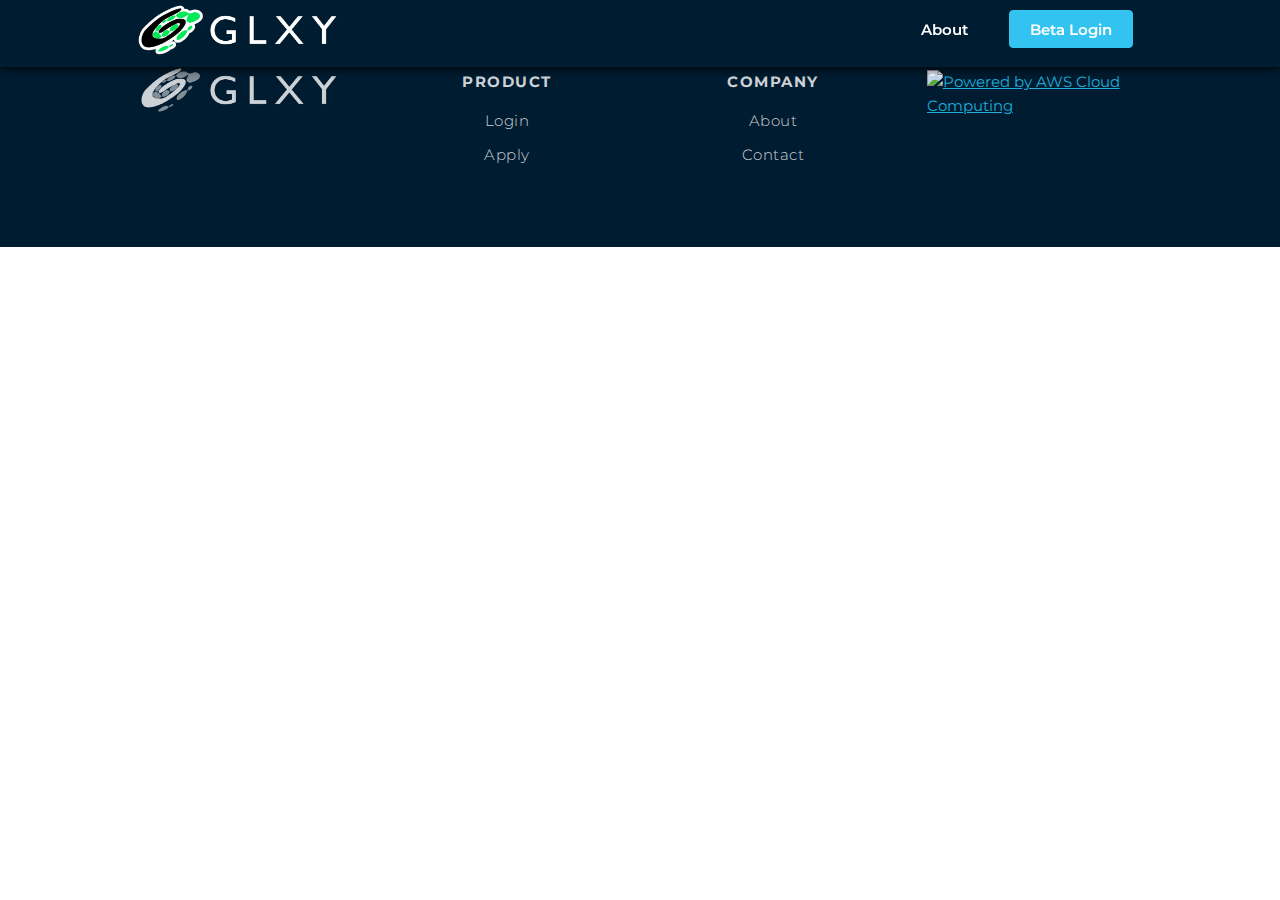
==== about.html @ 366d9329 "added about.html, changed nav/footer links" ====
<!DOCTYPE html>
<html lang="en">

<head>
  <!-- import jQuery via google's Hosted Libraries CDN
  –––––––––––––––––––––––––––––––––––––––––––––––––– -->
  <script src="https://ajax.googleapis.com/ajax/libs/jquery/3.3.1/jquery.min.js"></script>
  <!-- loads reusable HTML components from ./reusable-components/ -->
  <script>
    $(function(){
      $('#head-contents').load('reusable-components/head-contents.html');
      $('#navbar').load('reusable-components/navbar.html');
      $('#footer').load('reusable-components/footer.html');
    });
  </script>

  <!-- remaining head contents - loaded using jQuery
  –––––––––––––––––––––––––––––––––––––––––––––––––– -->
  <div id="head-contents">
    <!-- loaded by jQuery in head -->
  </div>
</head>

<body>
    <!-- Sticky Navbar - loaded using jQuery
    –––––––––––––––––––––––––––––––––––––––––––––––––– -->
    <div id="navbar">
      <!-- loaded by jQuery in head -->
    </div>






    <div id="footer" class="footer">
        <!-- loaded by jQuery in head -->
      </div>

</body>
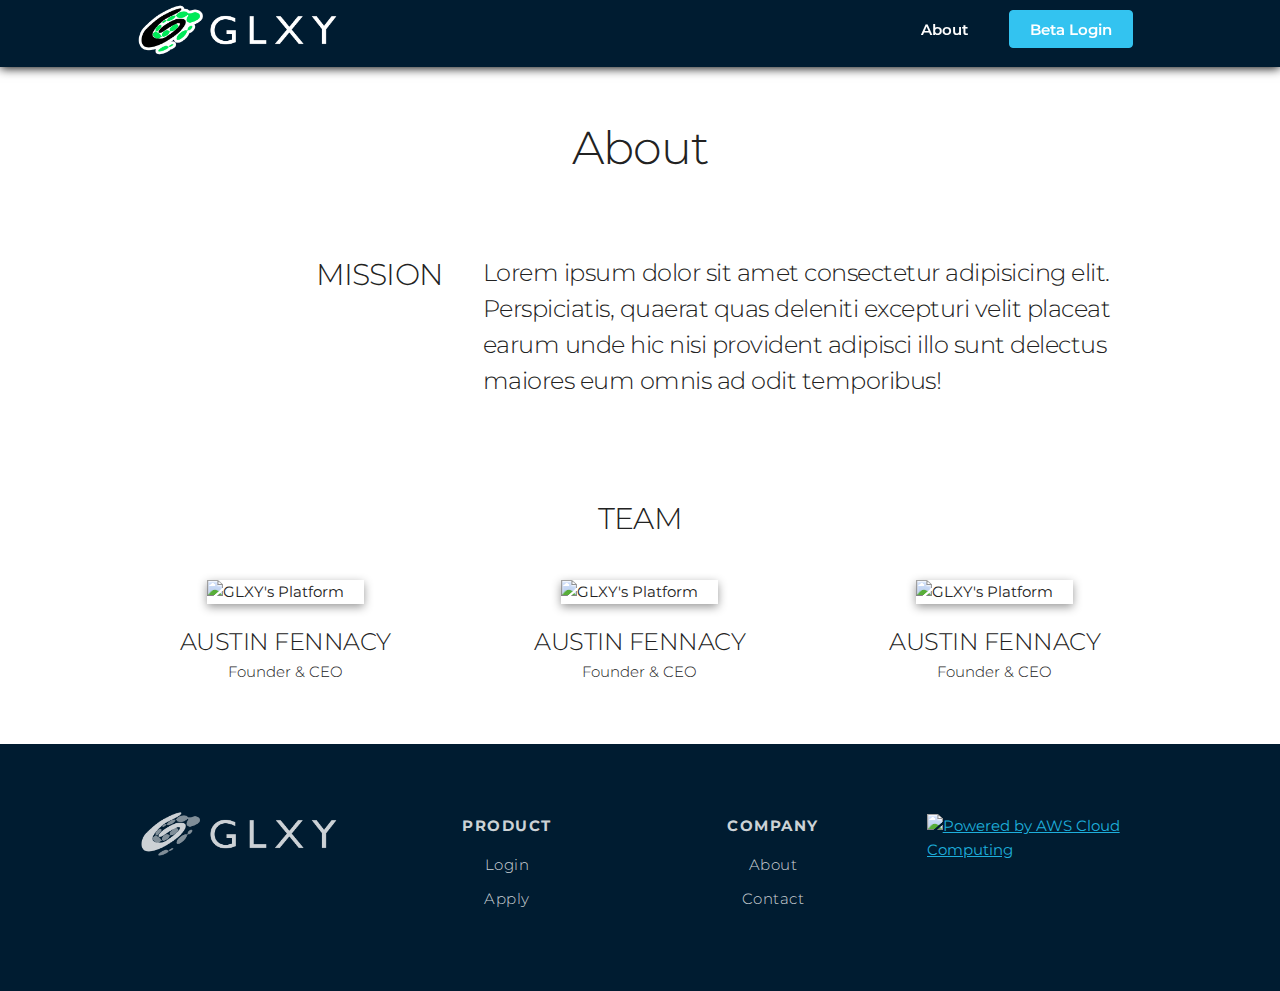
==== commit 689bcba1: "added application form, contact email" ====
--- a/about.html
+++ b/about.html
@@ -28,11 +28,49 @@
       <!-- loaded by jQuery in head -->
     </div>
 
+    <div class="about-header">
+        <h1>About</h1>
+    </div>
 
+    <div class="container row about-div">
+        <div class="four columns">
+            <h4 class="about-label mission">Mission</h4>
+        </div>
+        <div class="eight columns">
+            <h5>
+                Lorem ipsum dolor sit amet consectetur adipisicing elit. Perspiciatis, quaerat quas deleniti excepturi velit placeat earum unde hic nisi provident adipisci illo sunt delectus maiores eum omnis ad odit temporibus!
+            </h5>
+        </div>
 
+    </div>
 
+    <div class="container about-div">
+        <div>
+            <h4 class="about-label team">
+                Team
+            </h4>
+        </div>
+        <div class="row">
+            <div class="four columns flex-center-vertically">
+                <img class="team-image" src="images/team-photos/Austin-Fennacy.png" alt="GLXY's Platform">
+                <h5 class="centered team-name">Austin Fennacy</h5>
+                <h6 class="centered">Founder & CEO</h6>
+            </div>
+            <div class="four columns flex-center-vertically">
+                <img class="team-image" src="images/team-photos/Austin-Fennacy.png" alt="GLXY's Platform">
+                <h5 class="centered team-name">Austin Fennacy</h5>
+                <h6 class="centered">Founder & CEO</h6>
+            </div>
+            <div class="four columns flex-center-vertically">
+                <img class="team-image" src="images/team-photos/Austin-Fennacy.png" alt="GLXY's Platform">
+                <h5 class="centered team-name">Austin Fennacy</h5>
+                <h6 class="centered">Founder & CEO</h6>
+            </div>
+        </div>
+        
 
-
+    </div>
+    
     <div id="footer" class="footer">
         <!-- loaded by jQuery in head -->
       </div>
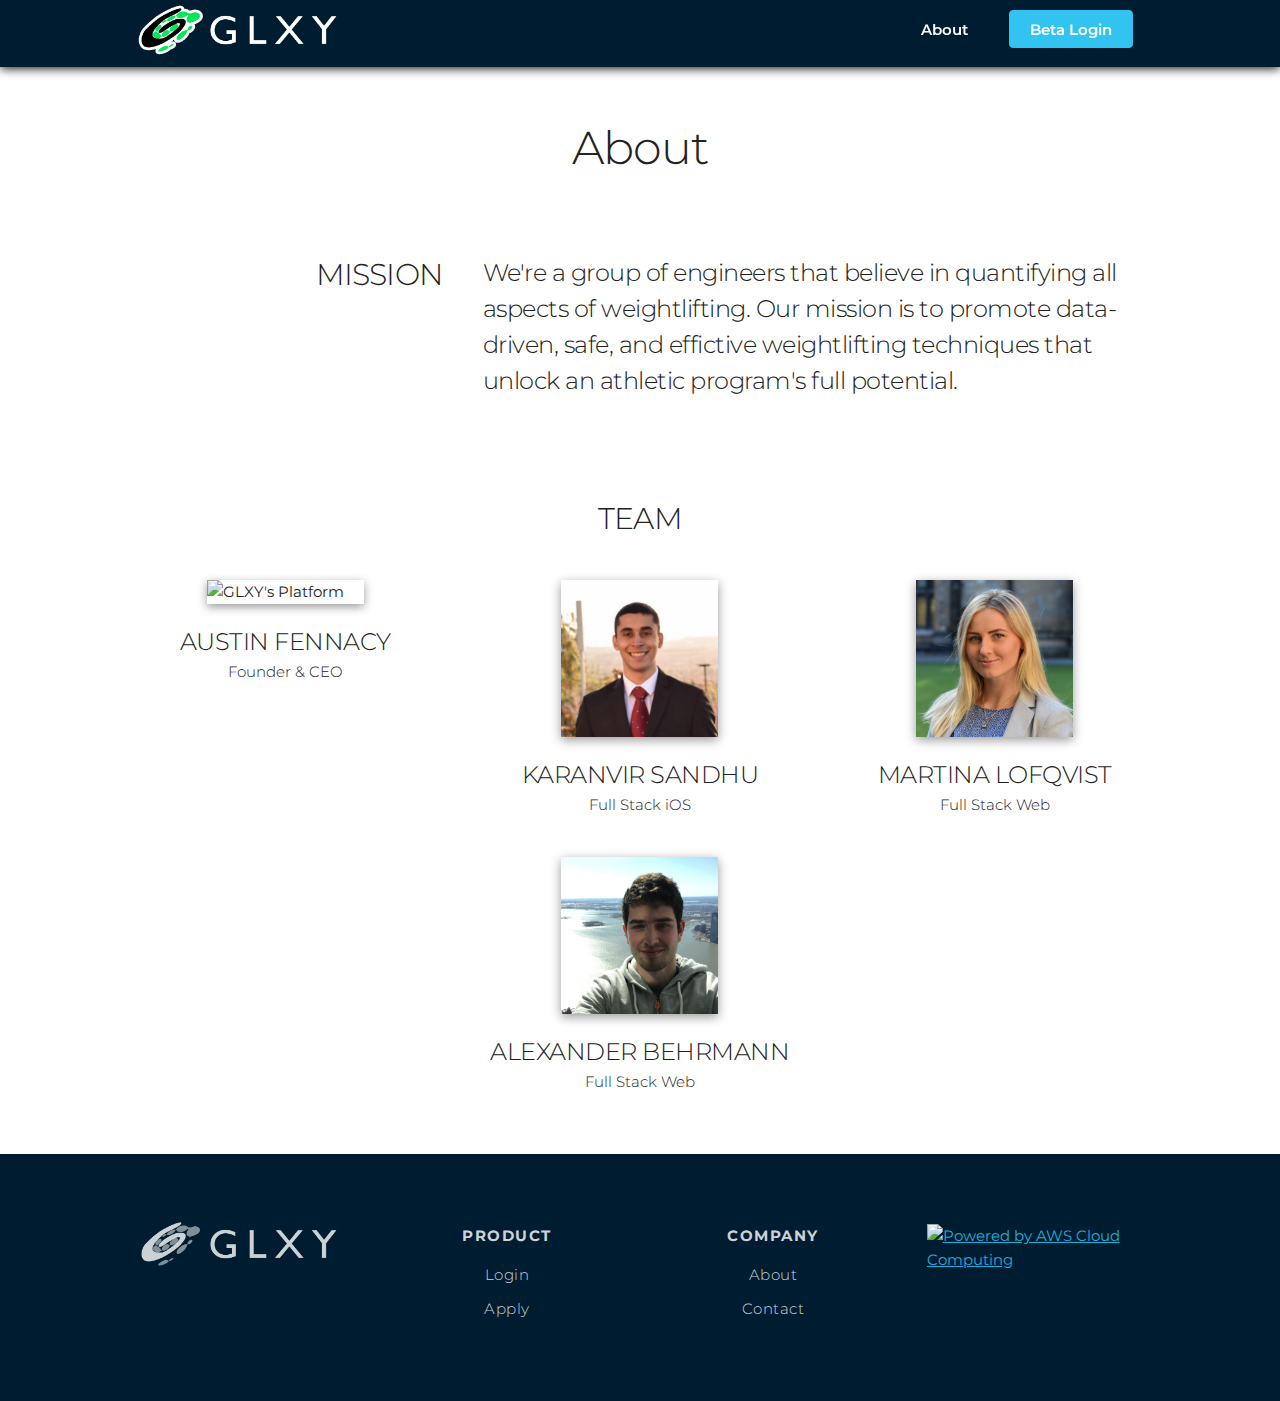
==== commit e6bbc246: "added about section" ====
--- a/about.html
+++ b/about.html
@@ -38,7 +38,7 @@
         </div>
         <div class="eight columns">
             <h5>
-                Lorem ipsum dolor sit amet consectetur adipisicing elit. Perspiciatis, quaerat quas deleniti excepturi velit placeat earum unde hic nisi provident adipisci illo sunt delectus maiores eum omnis ad odit temporibus!
+                We're a group of engineers that believe in quantifying all aspects of weightlifting. Our mission is to promote data-driven, safe, and effictive weightlifting techniques that unlock an athletic program's full potential.
             </h5>
         </div>
 
@@ -57,14 +57,28 @@
                 <h6 class="centered">Founder & CEO</h6>
             </div>
             <div class="four columns flex-center-vertically">
-                <img class="team-image" src="images/team-photos/Austin-Fennacy.png" alt="GLXY's Platform">
-                <h5 class="centered team-name">Austin Fennacy</h5>
-                <h6 class="centered">Founder & CEO</h6>
+                <img class="team-image" src="images/team-photos/Karanvir-Sandhu.jpg" alt="GLXY's Platform">
+                <h5 class="centered team-name">Karanvir Sandhu</h5>
+                <h6 class="centered">Full Stack iOS</h6>
             </div>
             <div class="four columns flex-center-vertically">
-                <img class="team-image" src="images/team-photos/Austin-Fennacy.png" alt="GLXY's Platform">
-                <h5 class="centered team-name">Austin Fennacy</h5>
-                <h6 class="centered">Founder & CEO</h6>
+                <img class="team-image" src="images/team-photos/Martina-Lofqvist.jpg" alt="GLXY's Platform">
+                <h5 class="centered team-name">Martina Lofqvist</h5>
+                <h6 class="centered">Full Stack Web</h6>
+            </div>
+        </div>
+        <div class="row">
+            <div class="four columns flex-center-vertically">
+                <h5 class="centered team-name">  </h5>
+                <h6 class="centered">  </h6>
+            </div>
+            <div class="four columns flex-center-vertically">
+                <img class="team-image" src="images/team-photos/Alex-Behrmann.png" alt="GLXY's Platform">
+                <h5 class="centered team-name">Alexander Behrmann</h5>
+                <h6 class="centered">Full Stack Web</h6>
+            </div>
+            <div class="four columns flex-center-vertically">
+                <!-- placeholder -->
             </div>
         </div>
         
